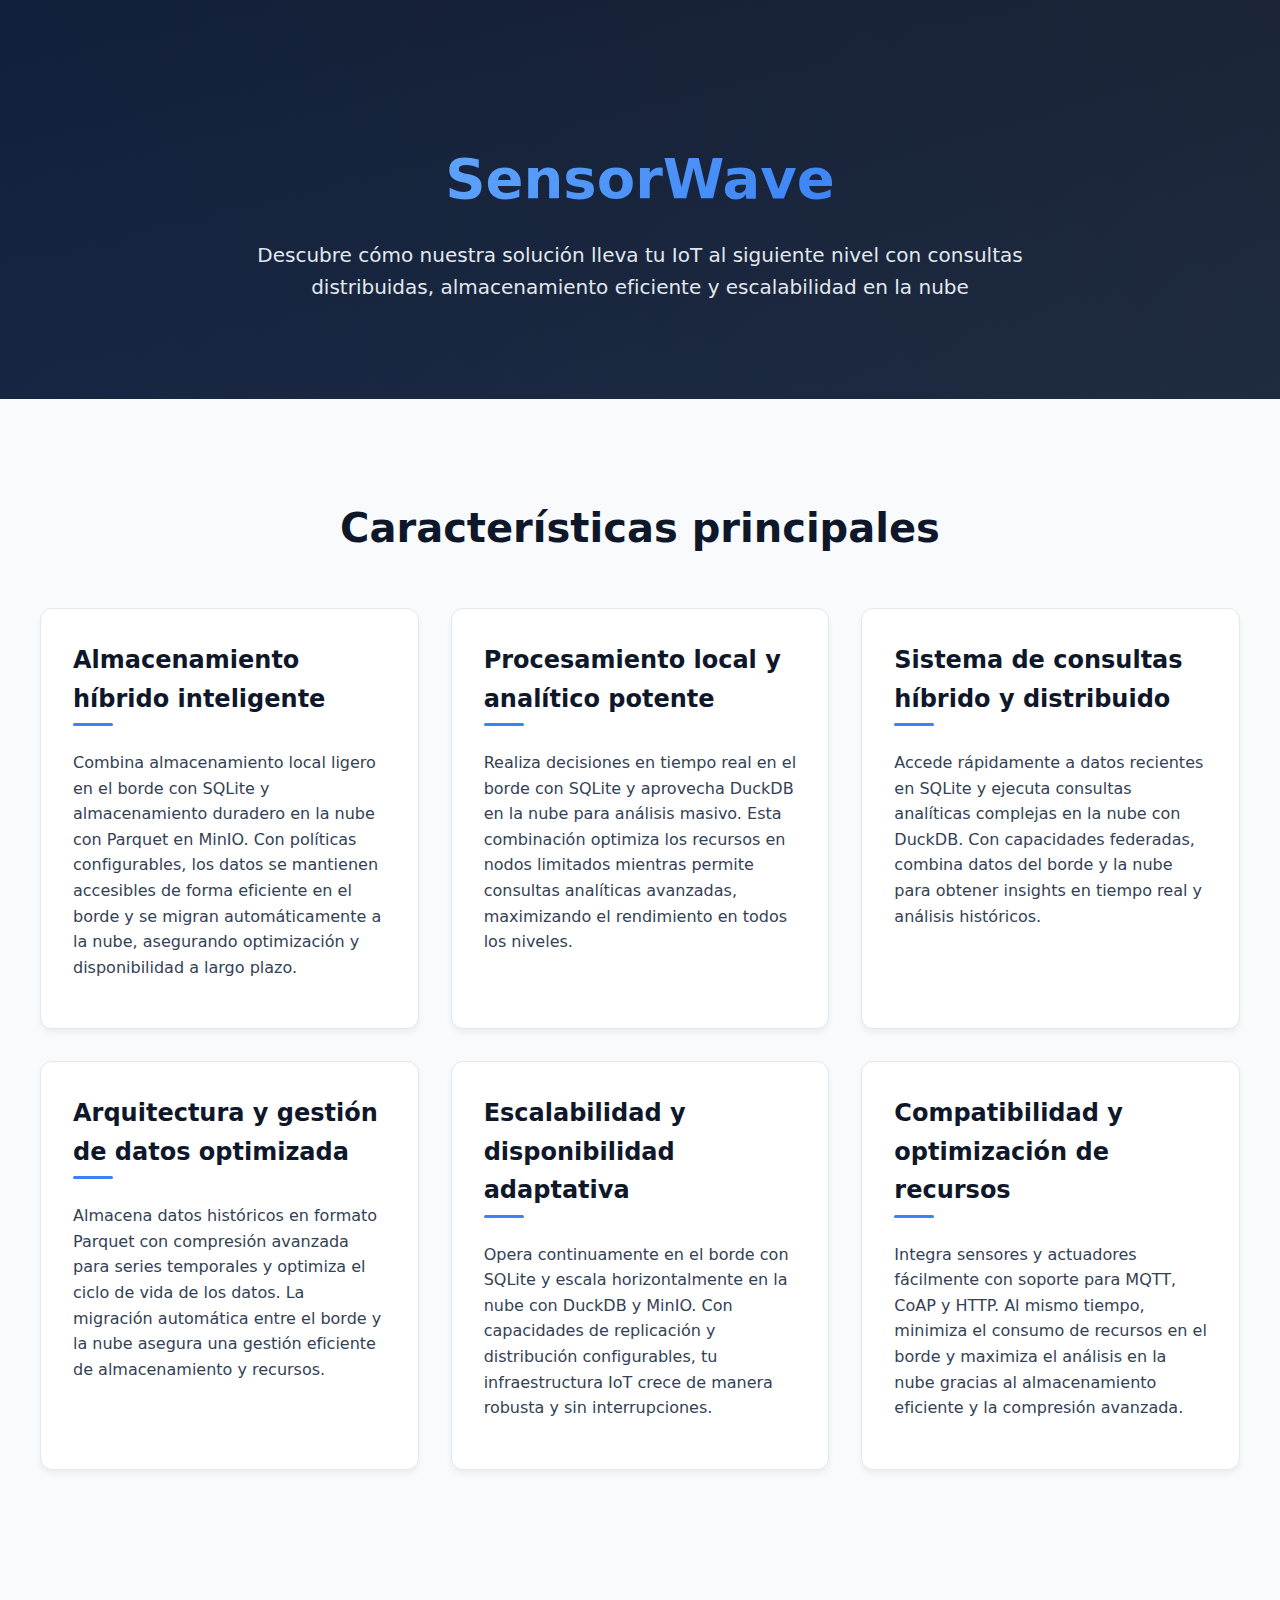
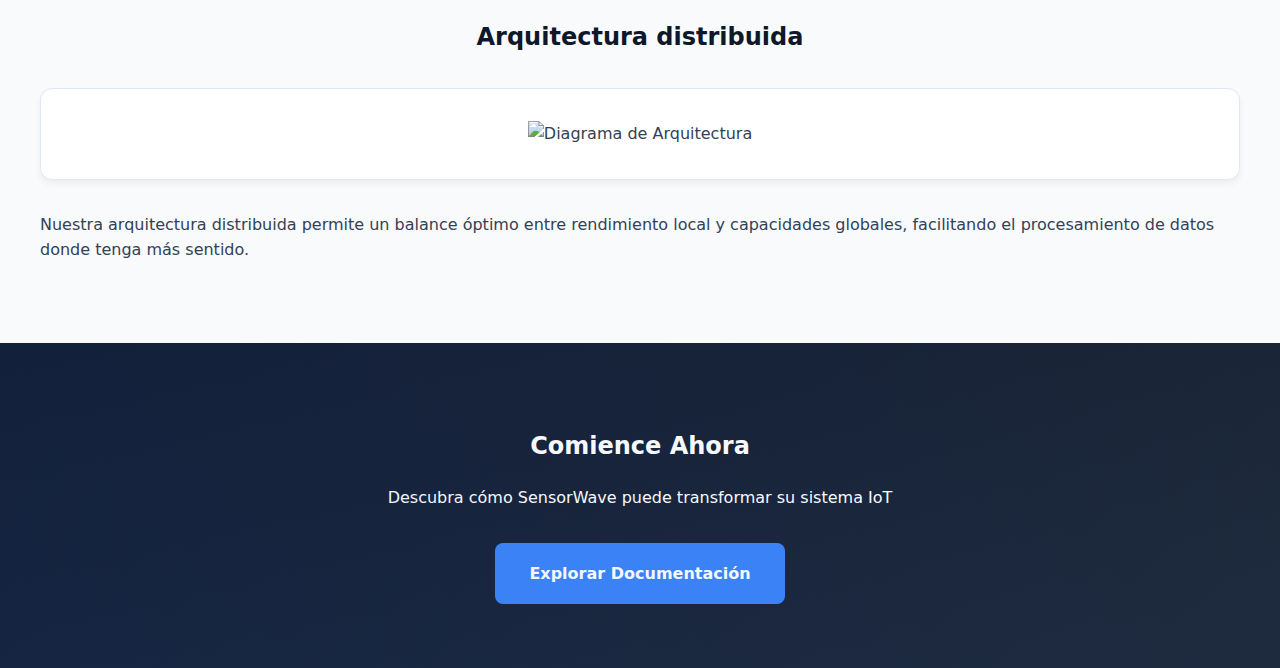
==== index.html @ e10ded32 "archivo html" ====
<!DOCTYPE html>
<html lang="es">
<head>
    <meta charset="UTF-8">
    <meta name="viewport" content="width=device-width, initial-scale=1.0">
    <title>SensorWave - Base de Datos Distribuida</title>
    <style>
        :root {
            --primary-color: #0f172a;
            --secondary-color: #1e293b;
            --accent-color: #3b82f6;
            --text-color: #334155;
            --light-bg: #f8fafc;
            --card-bg: #ffffff;
            --border-color: #e2e8f0;
        }
        
        body {
            font-family: system-ui, -apple-system, sans-serif;
            margin: 0;
            padding: 0;
            color: var(--text-color);
            line-height: 1.6;
            background-color: var(--light-bg);
        }

        .hero {
            background: linear-gradient(135deg, var(--primary-color), var(--secondary-color));
            color: white;
            padding: 6rem 2rem;
            text-align: center;
            position: relative;
            overflow: hidden;
        }

        .hero::before {
            content: '';
            position: absolute;
            top: 0;
            left: 0;
            right: 0;
            bottom: 0;
            background: linear-gradient(45deg, rgba(59, 130, 246, 0.1) 0%, transparent 100%);
            z-index: 1;
        }

        .hero-content {
            position: relative;
            z-index: 2;
        }

        .hero h1 {
            font-size: 3.5rem;
            margin-bottom: 1rem;
            background: linear-gradient(135deg, #60a5fa, #3b82f6);
            -webkit-background-clip: text;
            -webkit-text-fill-color: transparent;
            display: inline-block;
        }

        .hero p {
            font-size: 1.25rem;
            max-width: 800px;
            margin: 0 auto;
            color: #e2e8f0;
        }

        .features {
            padding: 4rem 2rem;
            background: var(--light-bg);
        }

        .features-grid {
            display: grid;
            grid-template-columns: repeat(auto-fit, minmax(300px, 1fr));
            gap: 2rem;
            max-width: 1200px;
            margin: 0 auto;
        }

        .feature-card {
            background: var(--card-bg);
            padding: 2rem;
            border-radius: 12px;
            box-shadow: 0 4px 6px rgba(0, 0, 0, 0.05);
            border: 1px solid var(--border-color);
            transition: transform 0.2s ease, box-shadow 0.2s ease;
        }

        .feature-card:hover {
            transform: translateY(-4px);
            box-shadow: 0 8px 12px rgba(0, 0, 0, 0.1);
        }

        .feature-card h3 {
            color: var(--primary-color);
            margin-top: 0;
            font-size: 1.5rem;
            position: relative;
            padding-bottom: 0.5rem;
        }

        .feature-card h3::after {
            content: '';
            position: absolute;
            bottom: 0;
            left: 0;
            width: 40px;
            height: 3px;
            background: var(--accent-color);
            border-radius: 2px;
        }

        .architecture {
            padding: 4rem 2rem;
            max-width: 1200px;
            margin: 0 auto;
        }

        .architecture h2 {
            color: var(--primary-color);
            text-align: center;
            margin-bottom: 2rem;
        }

        .diagram {
            background: var(--card-bg);
            padding: 2rem;
            border-radius: 12px;
            margin: 2rem 0;
            text-align: center;
            border: 1px solid var(--border-color);
            box-shadow: 0 4px 6px rgba(0, 0, 0, 0.05);
        }

        .cta {
            background: linear-gradient(135deg, var(--primary-color), var(--secondary-color));
            color: white;
            padding: 4rem 2rem;
            text-align: center;
            position: relative;
        }

        .cta::before {
            content: '';
            position: absolute;
            top: 0;
            left: 0;
            right: 0;
            bottom: 0;
            background: linear-gradient(45deg, rgba(59, 130, 246, 0.1) 0%, transparent 100%);
        }

        .button {
            display: inline-block;
            background: var(--accent-color);
            color: white;
            padding: 1rem 2rem;
            border-radius: 8px;
            text-decoration: none;
            font-weight: bold;
            margin-top: 1rem;
            transition: all 0.2s ease;
            border: 2px solid transparent;
        }

        .button:hover {
            background: transparent;
            border-color: var(--accent-color);
            transform: translateY(-2px);
        }

        .section-title {
            text-align: center;
            color: var(--primary-color);
            font-size: 2.5rem;
            margin-bottom: 3rem;
        }

        @media (max-width: 768px) {
            .hero h1 {
                font-size: 2.5rem;
            }
            
            .features-grid {
                grid-template-columns: 1fr;
            }
            
            .section-title {
                font-size: 2rem;
            }
        }
    </style>
</head>
<body>
    <section class="hero">
        <div class="hero-content">
            <h1>SensorWave</h1>
            <p>
                Descubre cómo nuestra solución lleva tu IoT al siguiente nivel con consultas distribuidas, almacenamiento eficiente y escalabilidad en la nube
            </p>
        </div>
    </section>

    <section class="features">
        <h2 class="section-title">Características principales</h2>
        <div class="features-grid">

            <div class="feature-card">
                <h3>Almacenamiento híbrido inteligente</h3>
                <p>Combina almacenamiento local ligero en el borde con SQLite y almacenamiento duradero en la nube con Parquet en MinIO. Con políticas configurables, los datos se mantienen accesibles de forma eficiente en el borde y se migran automáticamente a la nube, asegurando optimización y disponibilidad a largo plazo.</p>
            </div>
            
            <div class="feature-card">
                <h3>Procesamiento local y analítico potente</h3>
                <p>Realiza decisiones en tiempo real en el borde con SQLite y aprovecha DuckDB en la nube para análisis masivo. Esta combinación optimiza los recursos en nodos limitados mientras permite consultas analíticas avanzadas, maximizando el rendimiento en todos los niveles.</p>
            </div>
            
            <div class="feature-card">
                <h3>Sistema de consultas híbrido y distribuido</h3>
                <p>Accede rápidamente a datos recientes en SQLite y ejecuta consultas analíticas complejas en la nube con DuckDB. Con capacidades federadas, combina datos del borde y la nube para obtener insights en tiempo real y análisis históricos.</p>
            </div>
            
            <div class="feature-card">
                <h3>Arquitectura y gestión de datos optimizada</h3>
                <p>Almacena datos históricos en formato Parquet con compresión avanzada para series temporales y optimiza el ciclo de vida de los datos. La migración automática entre el borde y la nube asegura una gestión eficiente de almacenamiento y recursos.</p>
            </div>
            
            <div class="feature-card">
                <h3>Escalabilidad y disponibilidad adaptativa</h3>
                <p>Opera continuamente en el borde con SQLite y escala horizontalmente en la nube con DuckDB y MinIO. Con capacidades de replicación y distribución configurables, tu infraestructura IoT crece de manera robusta y sin interrupciones.</p>
            </div>
            
            <div class="feature-card">
                <h3>Compatibilidad y optimización de recursos</h3>
                <p>Integra sensores y actuadores fácilmente con soporte para MQTT, CoAP y HTTP. Al mismo tiempo, minimiza el consumo de recursos en el borde y maximiza el análisis en la nube gracias al almacenamiento eficiente y la compresión avanzada.</p>
            </div>
        </div>
    </section>

    <section class="architecture">
        <h2>Arquitectura distribuida</h2>
        <div class="diagram">
            <img src="/api/placeholder/800/400" alt="Diagrama de Arquitectura" />
        </div>
        <p>Nuestra arquitectura distribuida permite un balance óptimo entre rendimiento local y capacidades globales, facilitando el procesamiento de datos donde tenga más sentido.</p>
    </section>

    <!--section class="features">
        <h2 class="section-title">Ventajas Técnicas</h2>
        <div class="features-grid">
            <div class="feature-card">
                <h3>Alto Rendimiento</h3>
                <p>Optimizado para consultas rápidas tanto en escenarios locales como distribuidos, con cache inteligente y estrategias de replicación.</p>
            </div>
            <div class="feature-card">
                <h3>Seguridad Robusta</h3>
                <p>Encriptación de datos en reposo y en tránsito, con políticas de acceso granulares y auditoría completa.</p>
            </div>
            <div class="feature-card">
                <h3>Fácil Integración</h3>
                <p>APIs REST y SQL estándar para una integración sencilla con sus aplicaciones existentes y herramientas de análisis.</p>
            </div>
        </div>
    </section-->

    <section class="cta">
        <h2>Comience Ahora</h2>
        <p>Descubra cómo SensorWave puede transformar su sistema IoT</p>
        <a href="/docs" class="button">Explorar Documentación</a>
    </section>
</body>
</html>
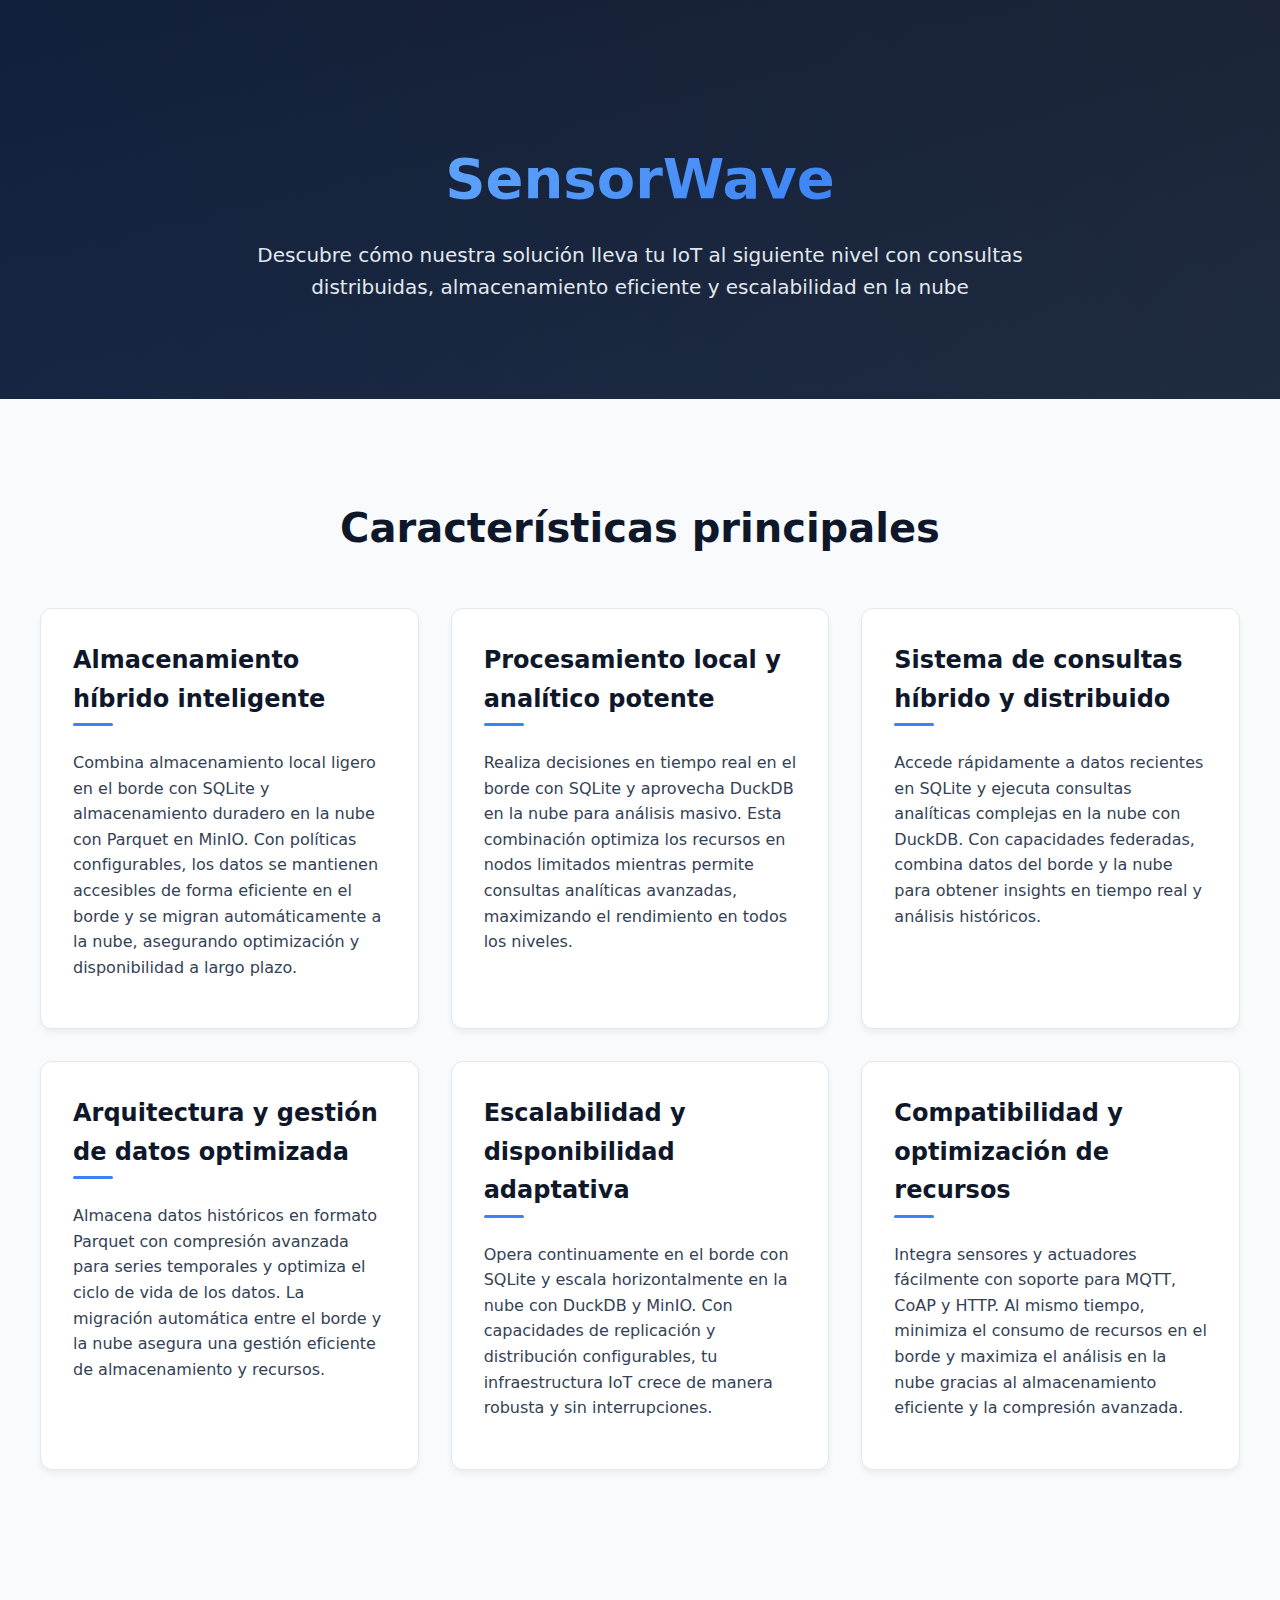
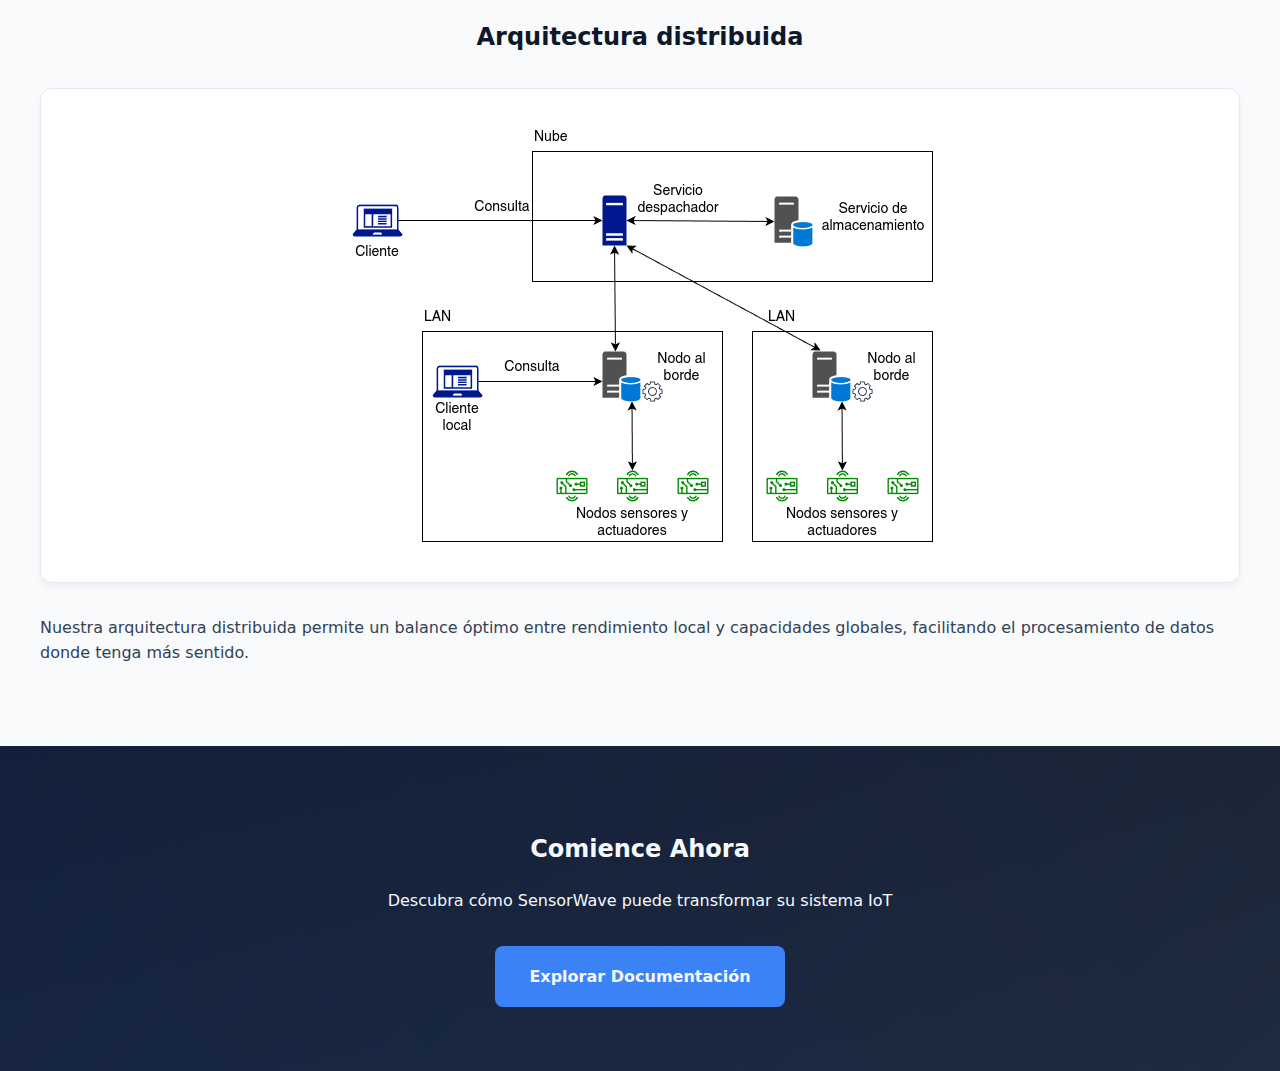
==== commit 790ca92c: "agregado arquitectura" ====
--- a/index.html
+++ b/index.html
@@ -241,7 +241,7 @@
     <section class="architecture">
         <h2>Arquitectura distribuida</h2>
         <div class="diagram">
-            <img src="/api/placeholder/800/400" alt="Diagrama de Arquitectura" />
+            <img src="arquitectura.png" alt="Diagrama de Arquitectura" />
         </div>
         <p>Nuestra arquitectura distribuida permite un balance óptimo entre rendimiento local y capacidades globales, facilitando el procesamiento de datos donde tenga más sentido.</p>
     </section>
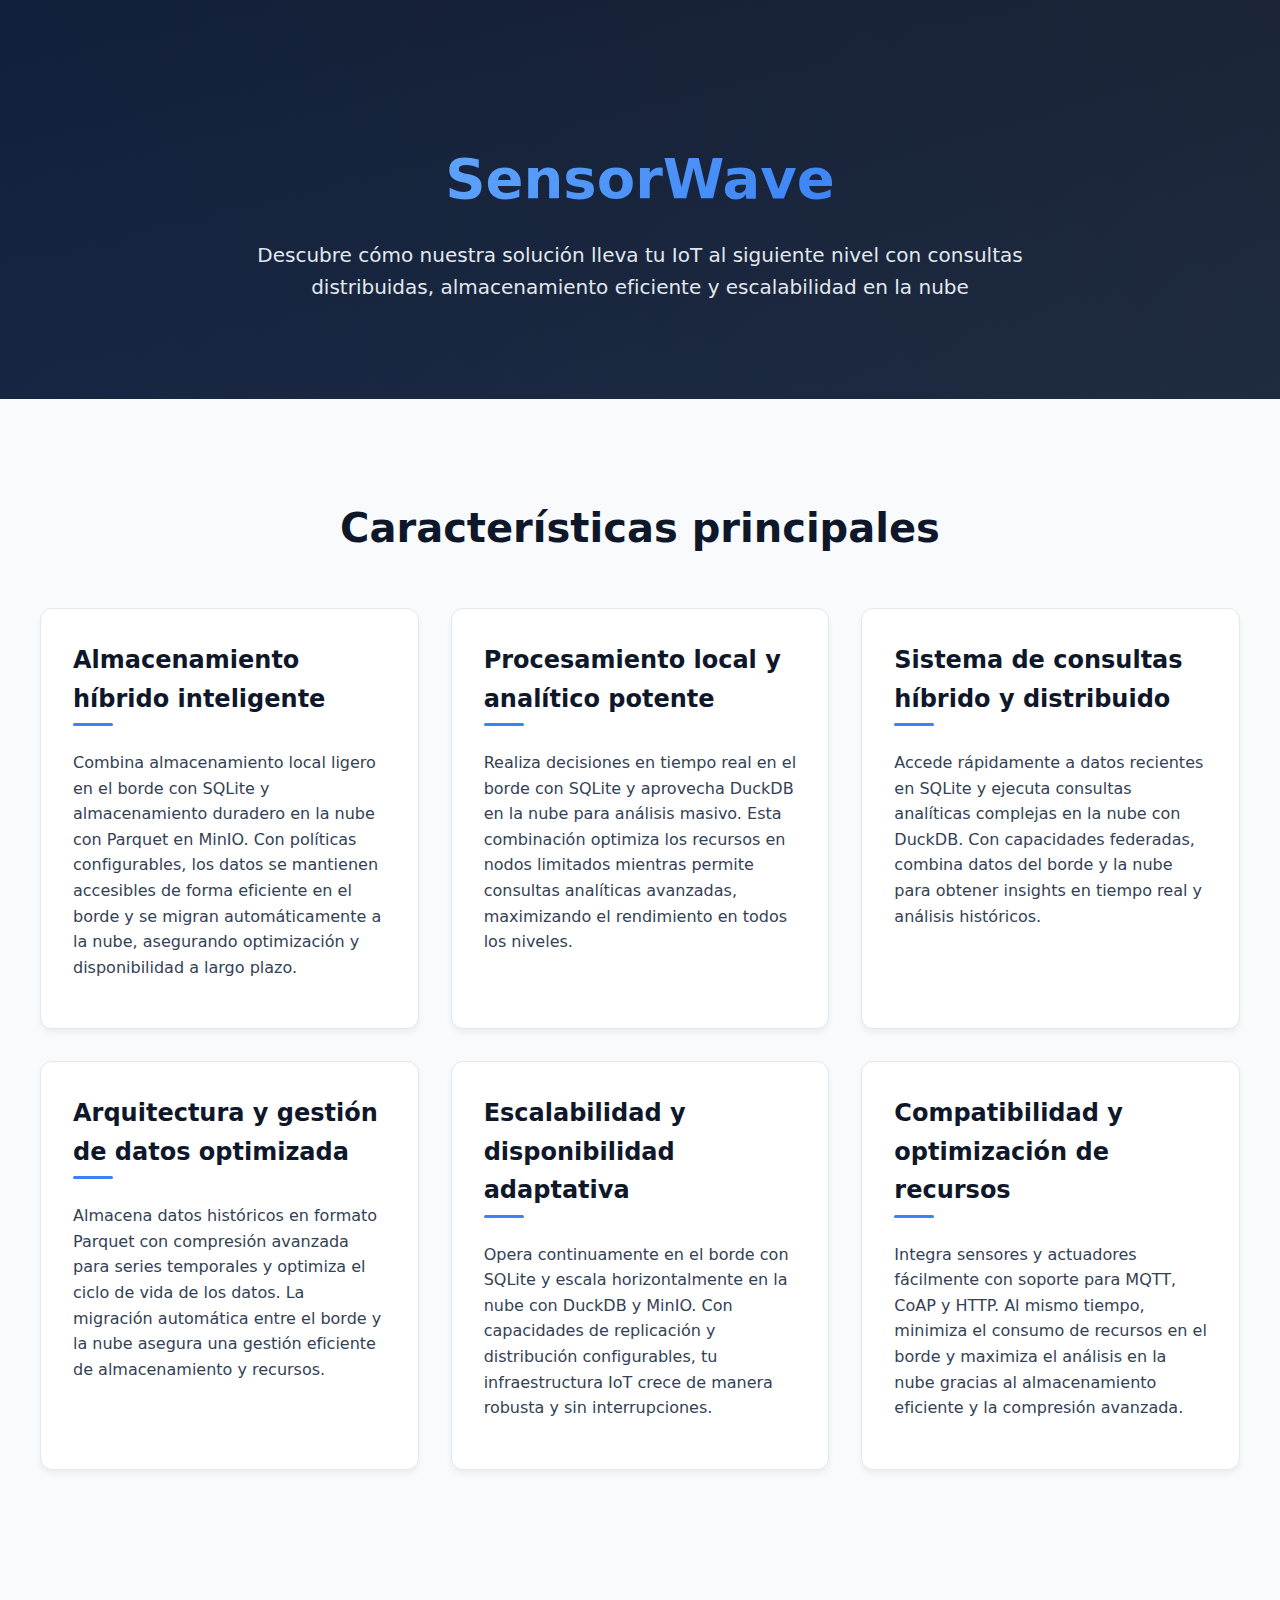
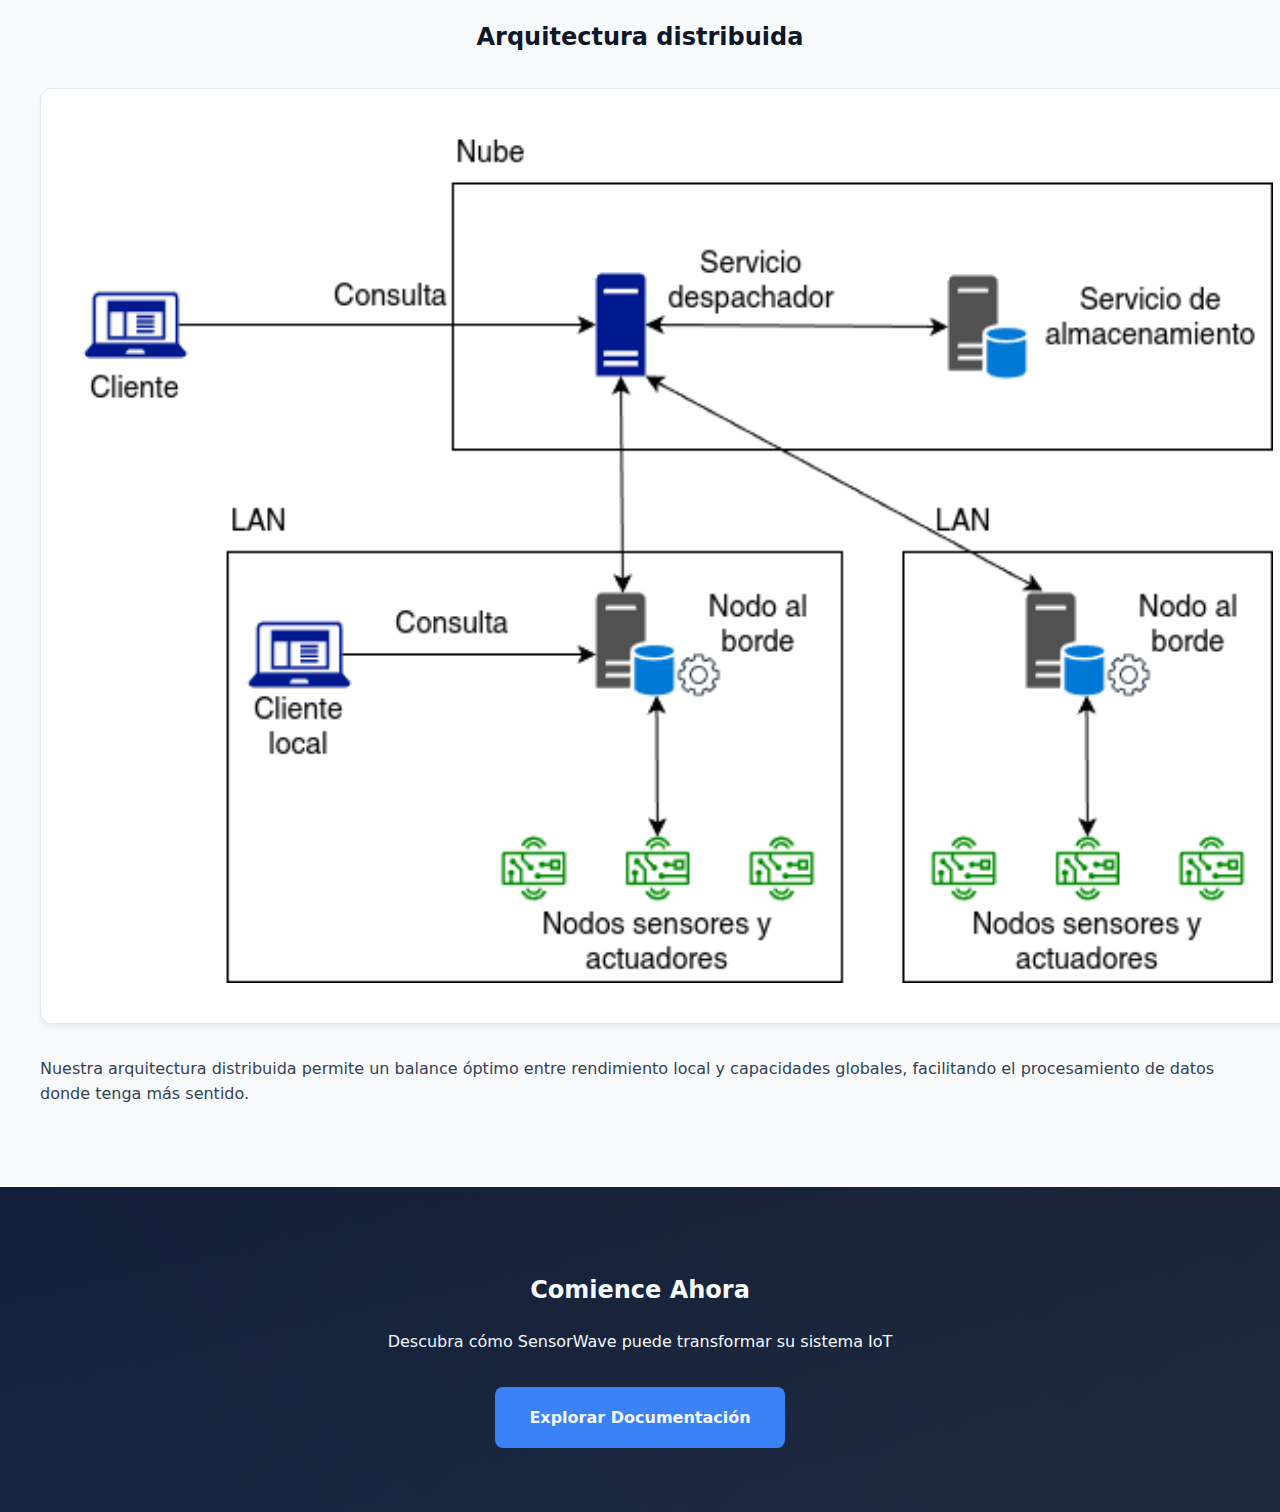
==== commit acf8ad61: "diagrama responsive" ====
--- a/index.html
+++ b/index.html
@@ -131,6 +131,7 @@
             text-align: center;
             border: 1px solid var(--border-color);
             box-shadow: 0 4px 6px rgba(0, 0, 0, 0.05);
+            width: 100%;
         }
 
         .cta {
@@ -241,7 +242,7 @@
     <section class="architecture">
         <h2>Arquitectura distribuida</h2>
         <div class="diagram">
-            <img src="arquitectura.png" alt="Diagrama de Arquitectura" />
+            <img src="arquitectura.png" alt="Diagrama de Arquitectura" width="100%"/>
         </div>
         <p>Nuestra arquitectura distribuida permite un balance óptimo entre rendimiento local y capacidades globales, facilitando el procesamiento de datos donde tenga más sentido.</p>
     </section>
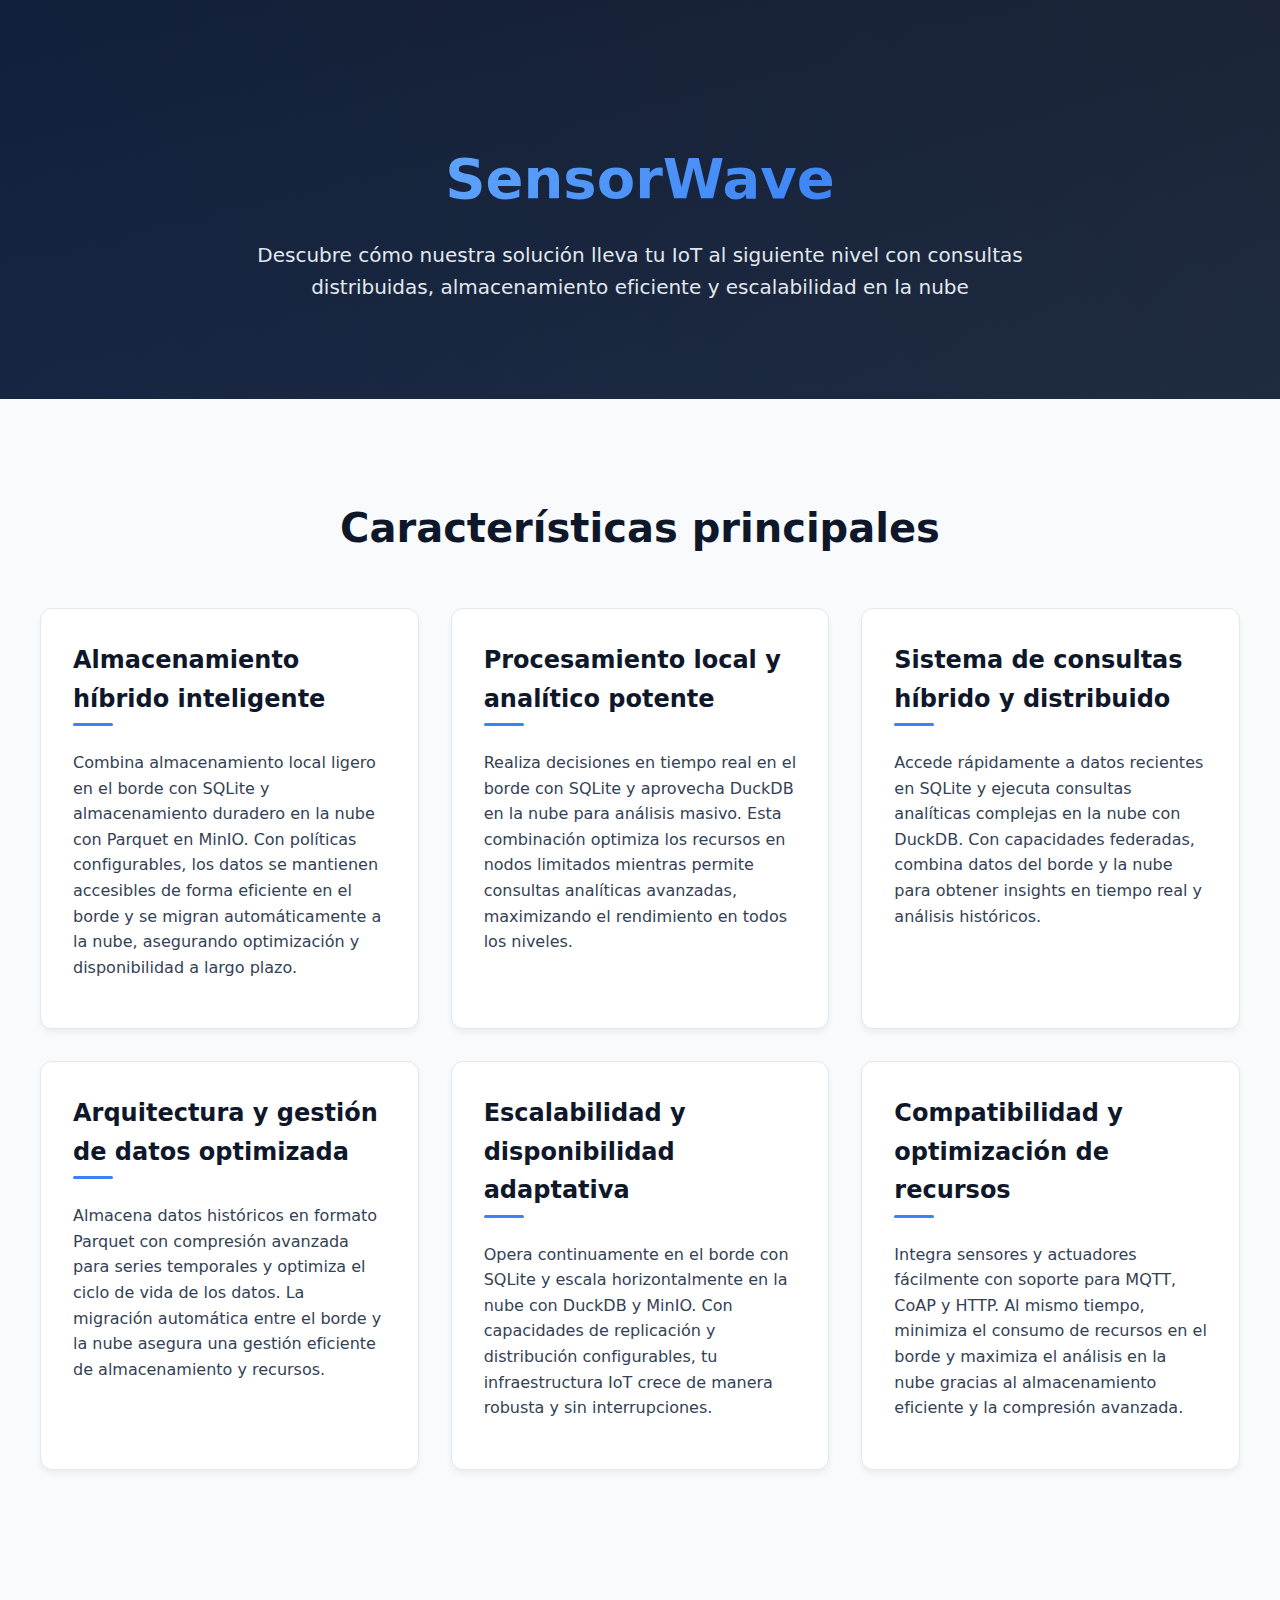
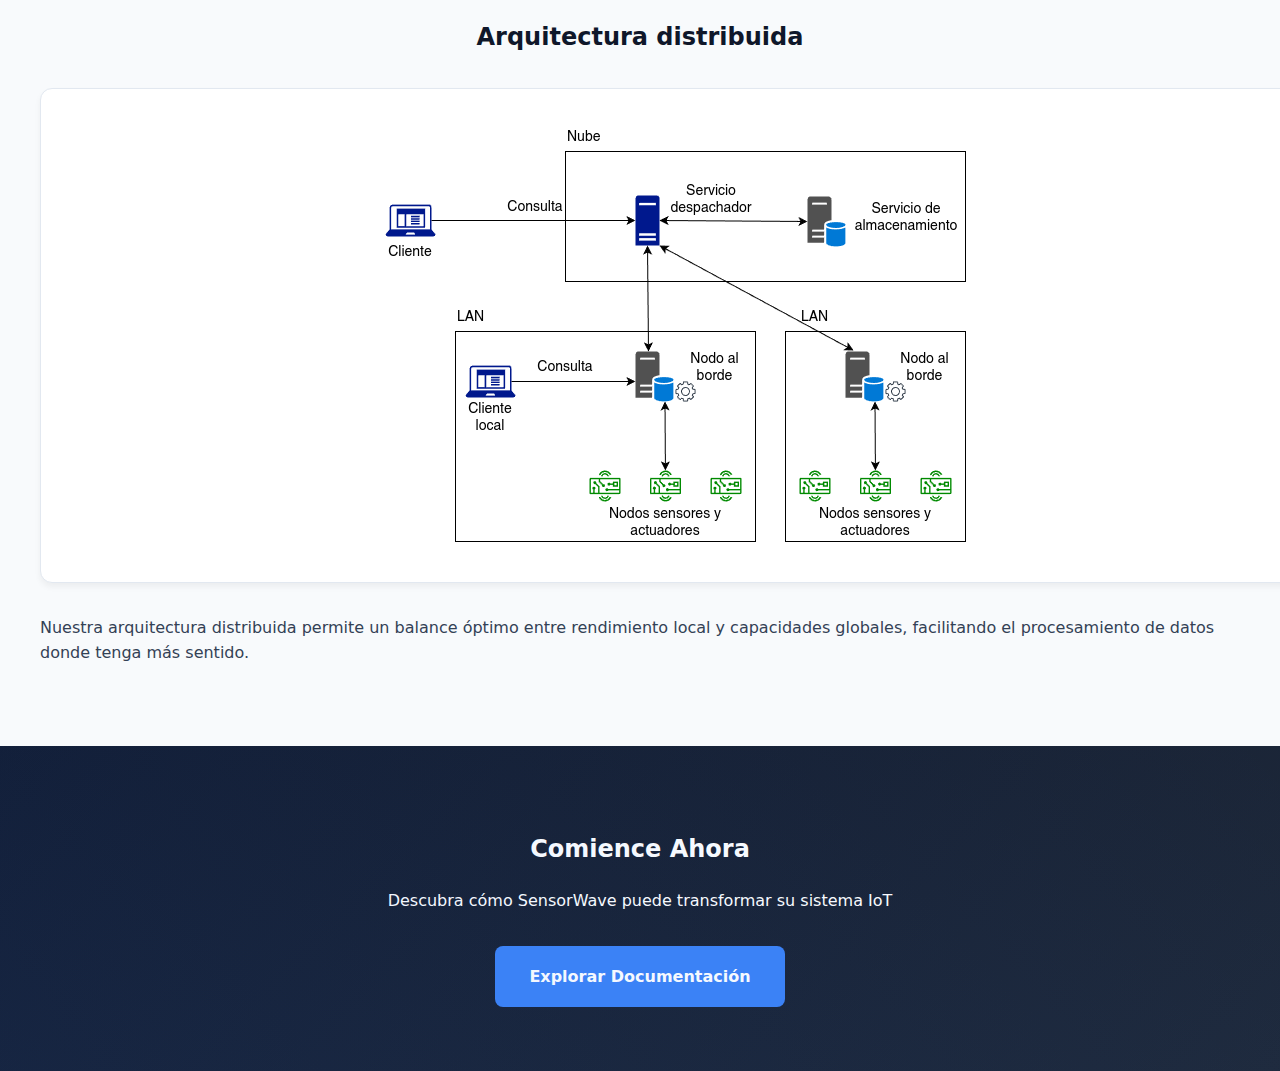
==== commit a9055940: "imagen responsive" ====
--- a/index.html
+++ b/index.html
@@ -242,7 +242,7 @@
     <section class="architecture">
         <h2>Arquitectura distribuida</h2>
         <div class="diagram">
-            <img src="arquitectura.png" alt="Diagrama de Arquitectura" width="100%"/>
+            <img src="arquitectura.png" alt="Diagrama de Arquitectura"/>
         </div>
         <p>Nuestra arquitectura distribuida permite un balance óptimo entre rendimiento local y capacidades globales, facilitando el procesamiento de datos donde tenga más sentido.</p>
     </section>
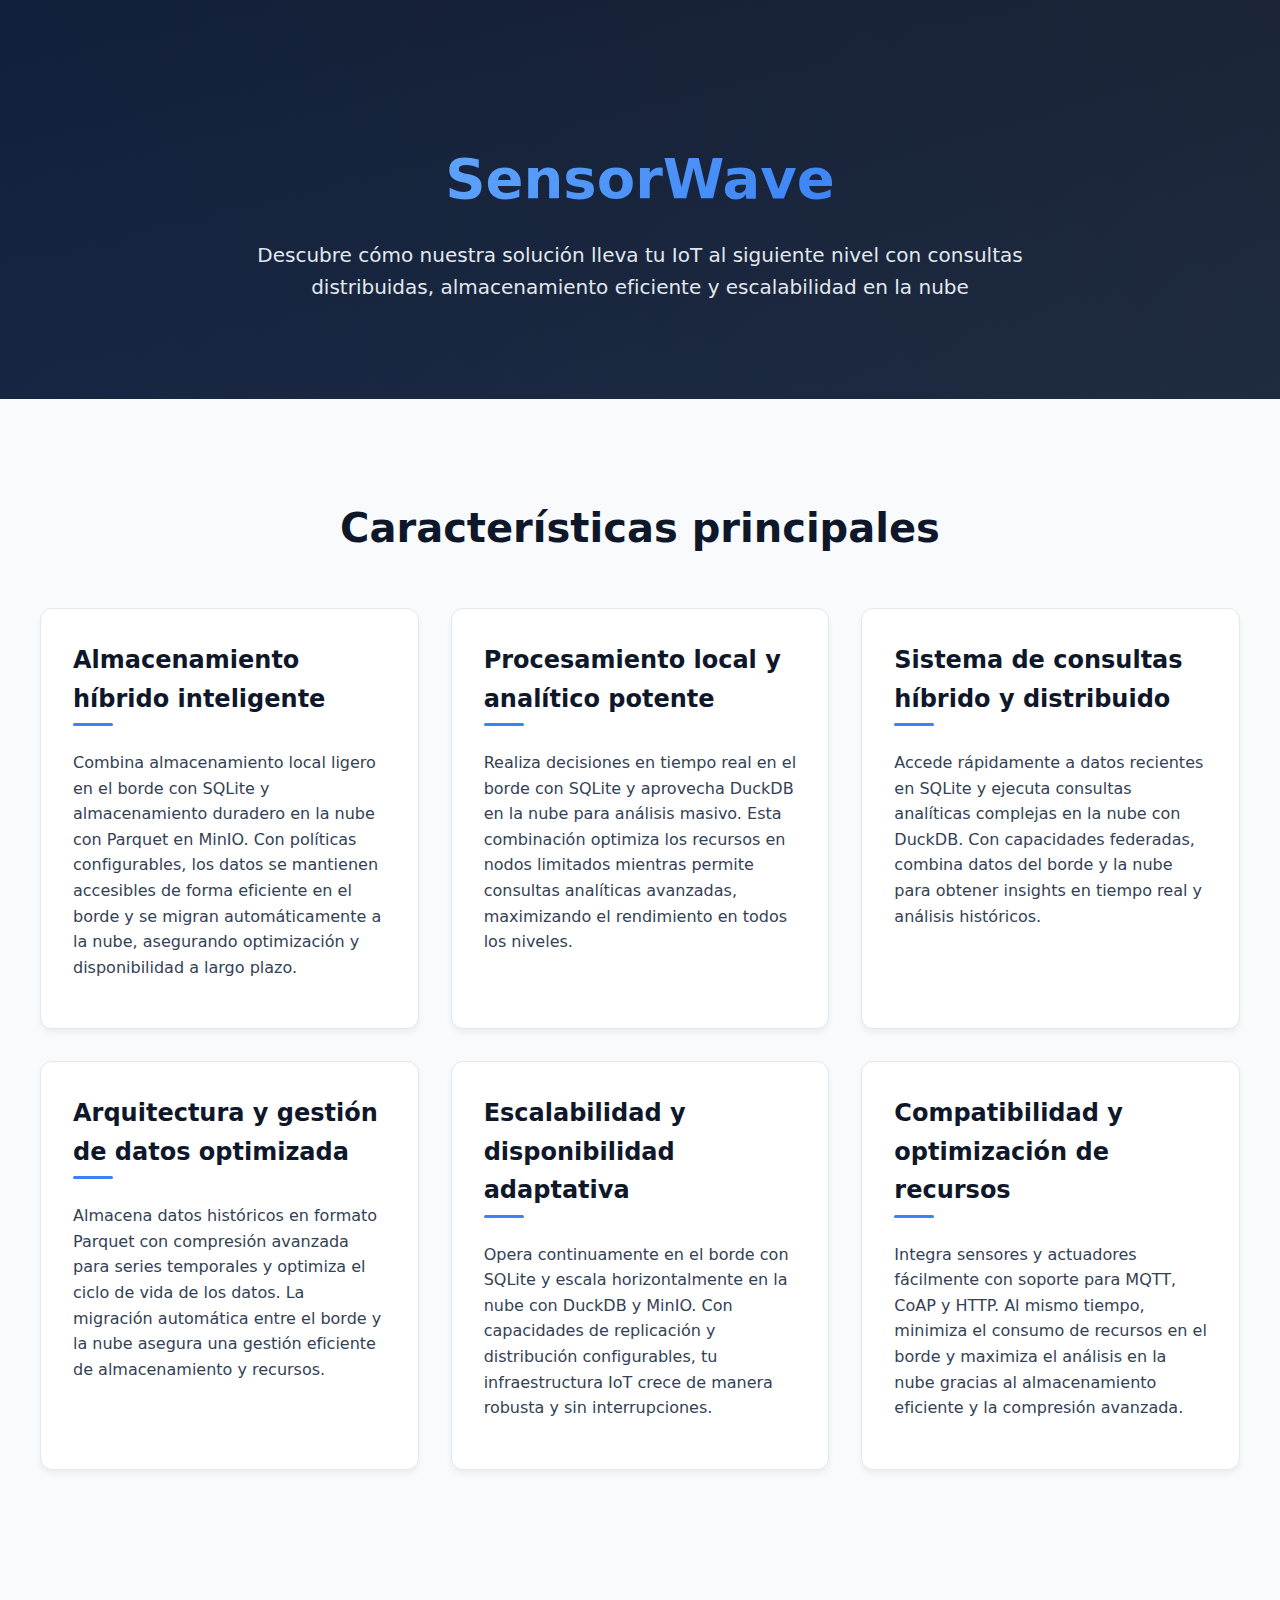
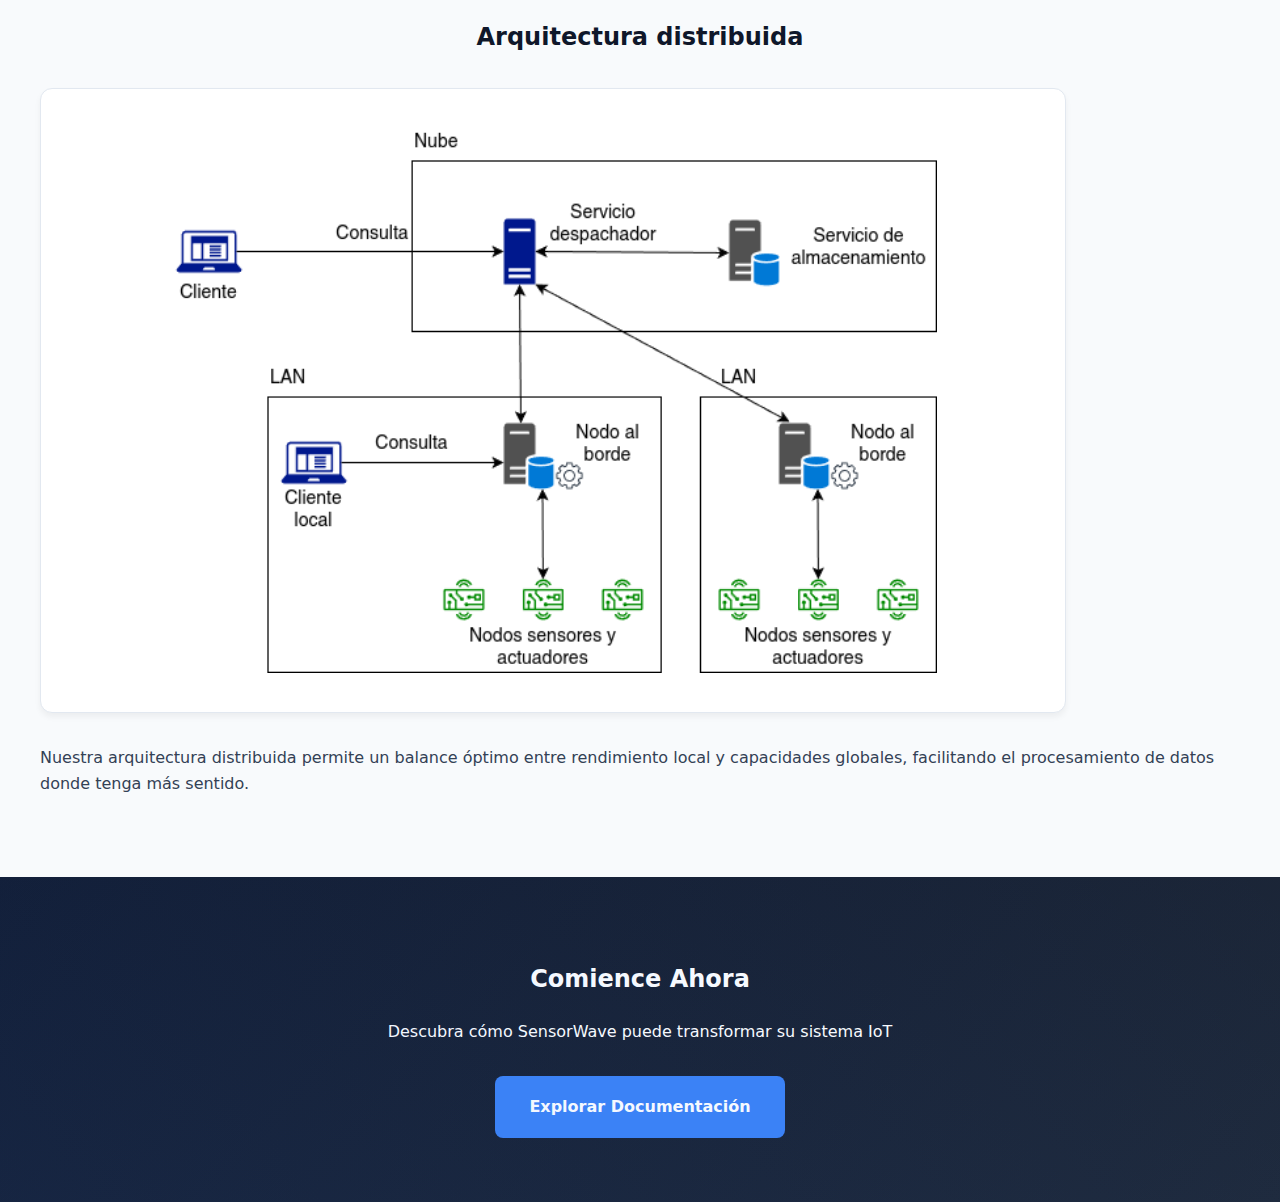
==== commit a0798bf9: "imagen responsive" ====
--- a/index.html
+++ b/index.html
@@ -131,7 +131,7 @@
             text-align: center;
             border: 1px solid var(--border-color);
             box-shadow: 0 4px 6px rgba(0, 0, 0, 0.05);
-            width: 100%;
+            width: 80%;
         }
 
         .cta {
@@ -242,7 +242,7 @@
     <section class="architecture">
         <h2>Arquitectura distribuida</h2>
         <div class="diagram">
-            <img src="arquitectura.png" alt="Diagrama de Arquitectura"/>
+            <img src="arquitectura.png" alt="Diagrama de Arquitectura" width="80%"/>
         </div>
         <p>Nuestra arquitectura distribuida permite un balance óptimo entre rendimiento local y capacidades globales, facilitando el procesamiento de datos donde tenga más sentido.</p>
     </section>
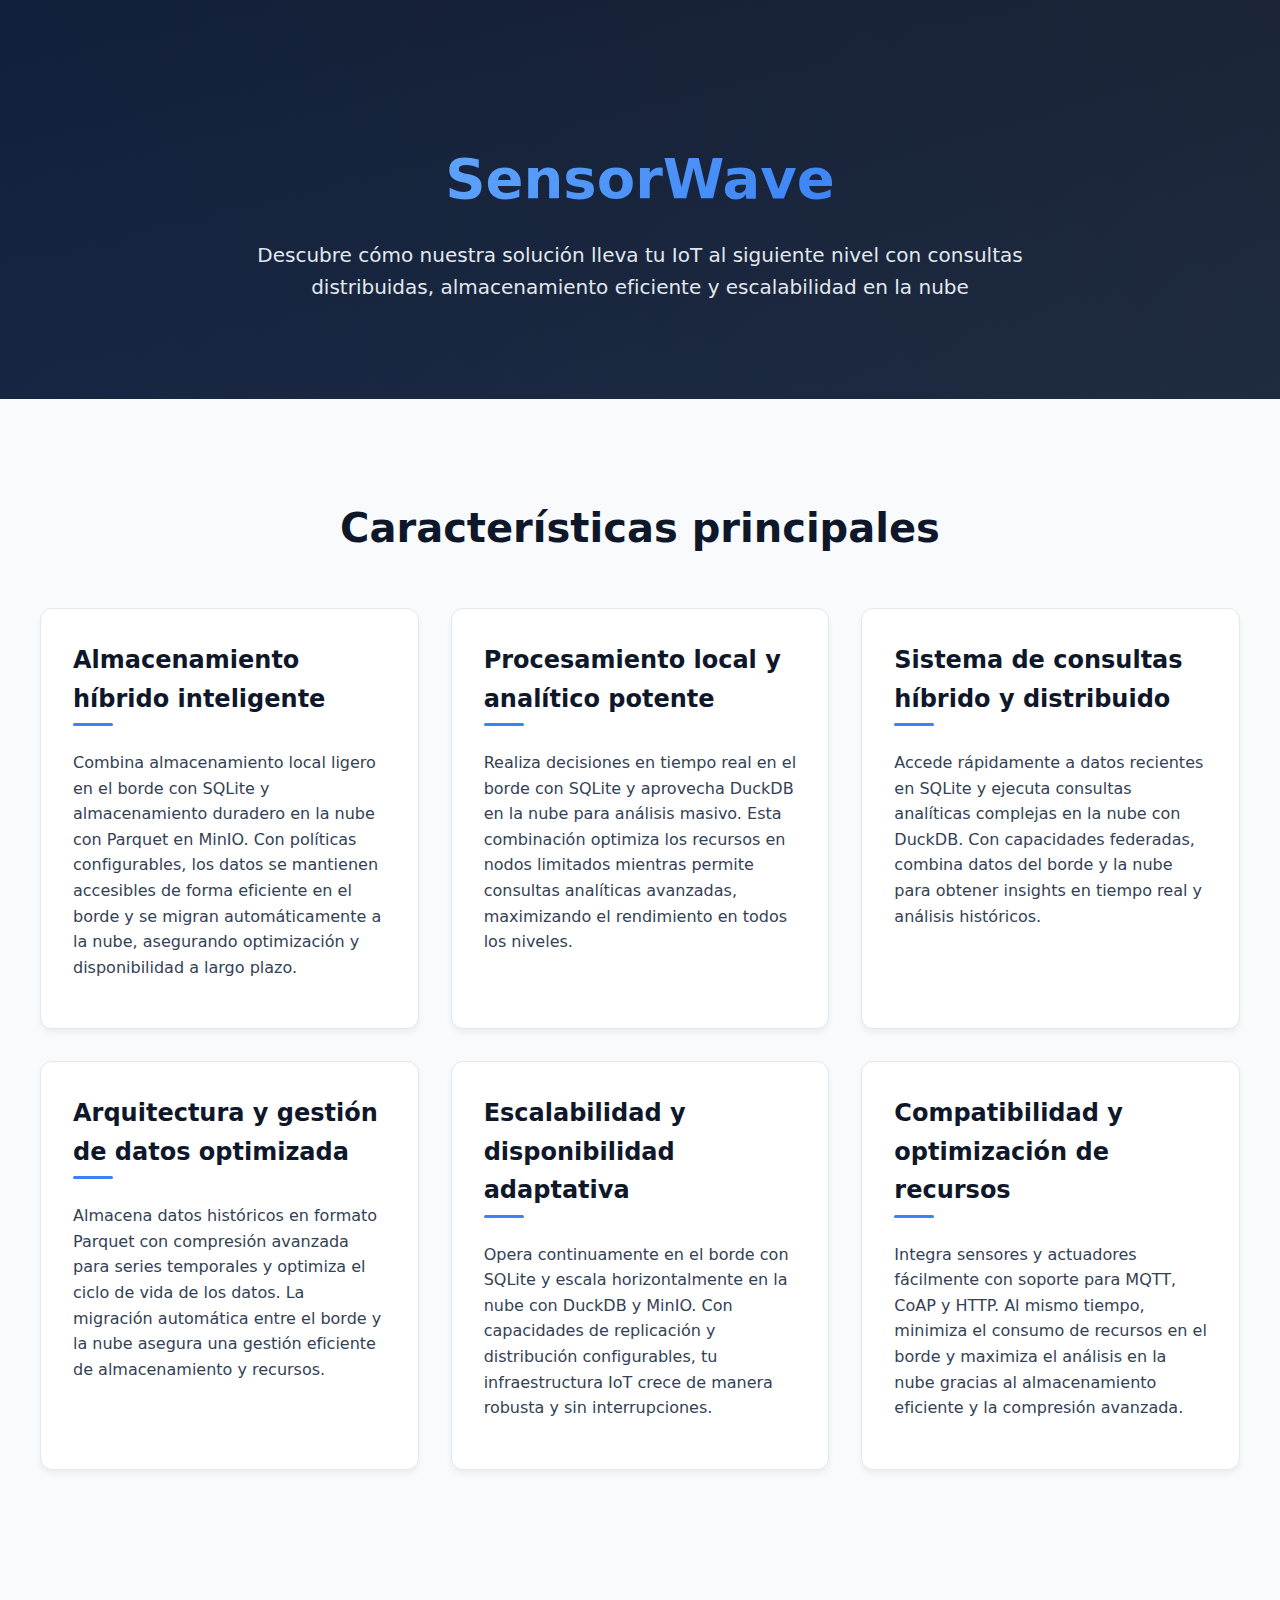
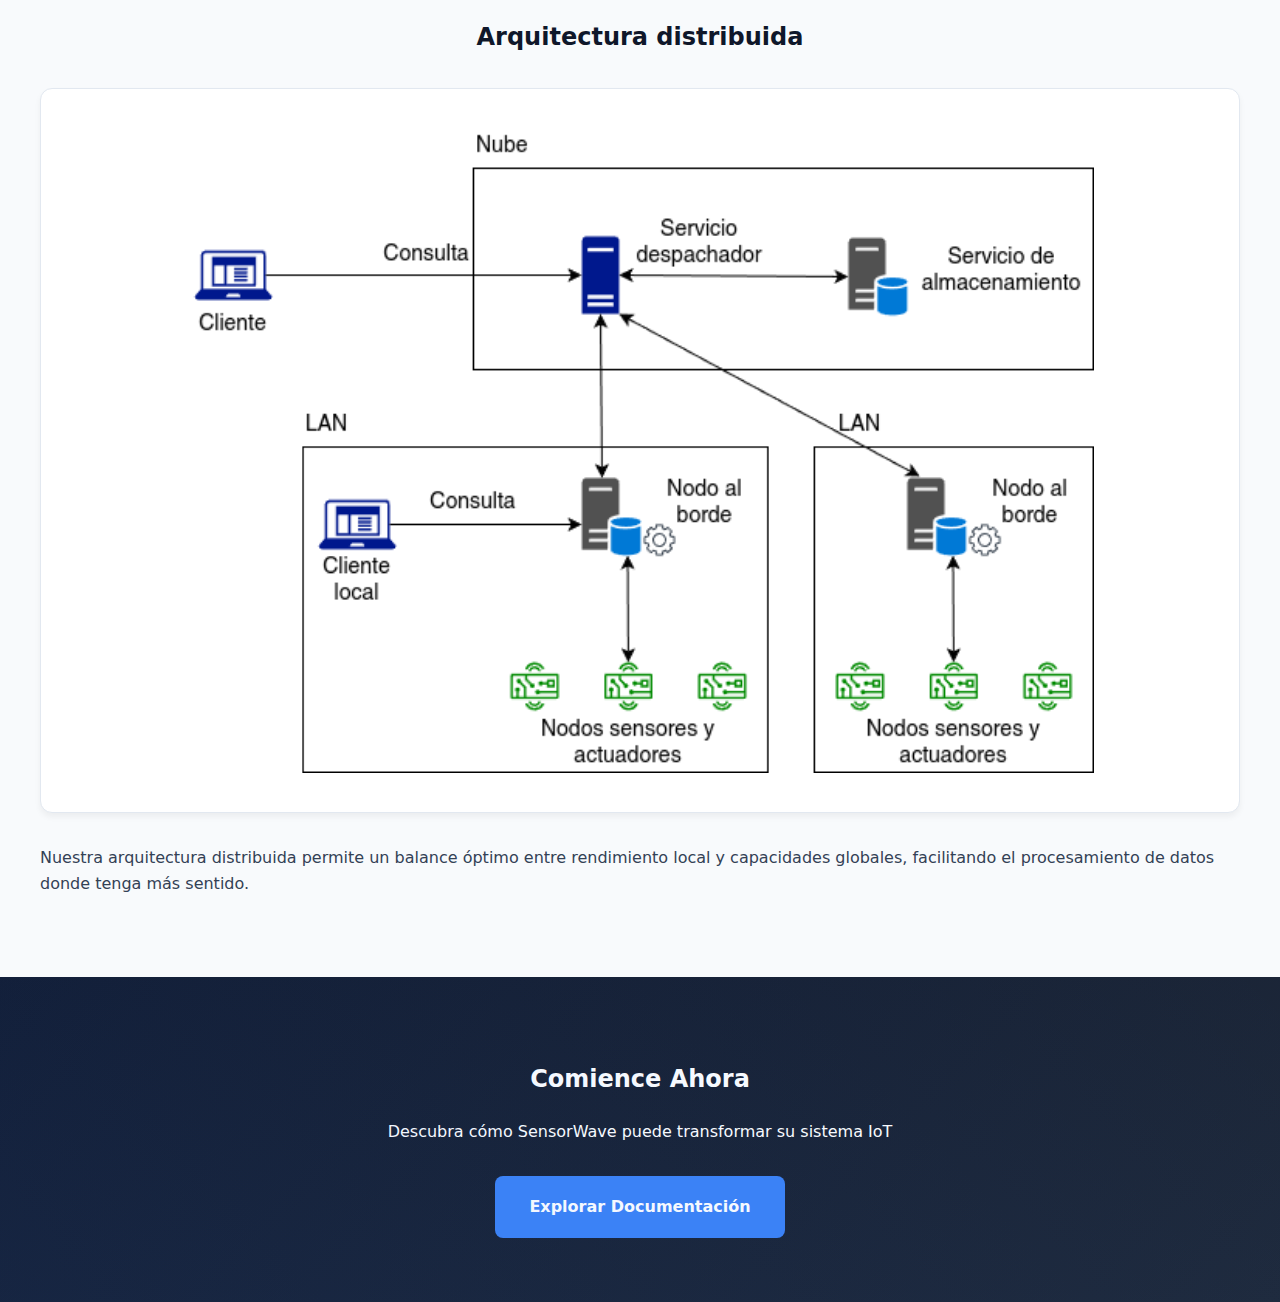
==== commit 0edb04e0: "imagen responsive" ====
--- a/index.html
+++ b/index.html
@@ -131,7 +131,6 @@
             text-align: center;
             border: 1px solid var(--border-color);
             box-shadow: 0 4px 6px rgba(0, 0, 0, 0.05);
-            width: 80%;
         }
 
         .cta {
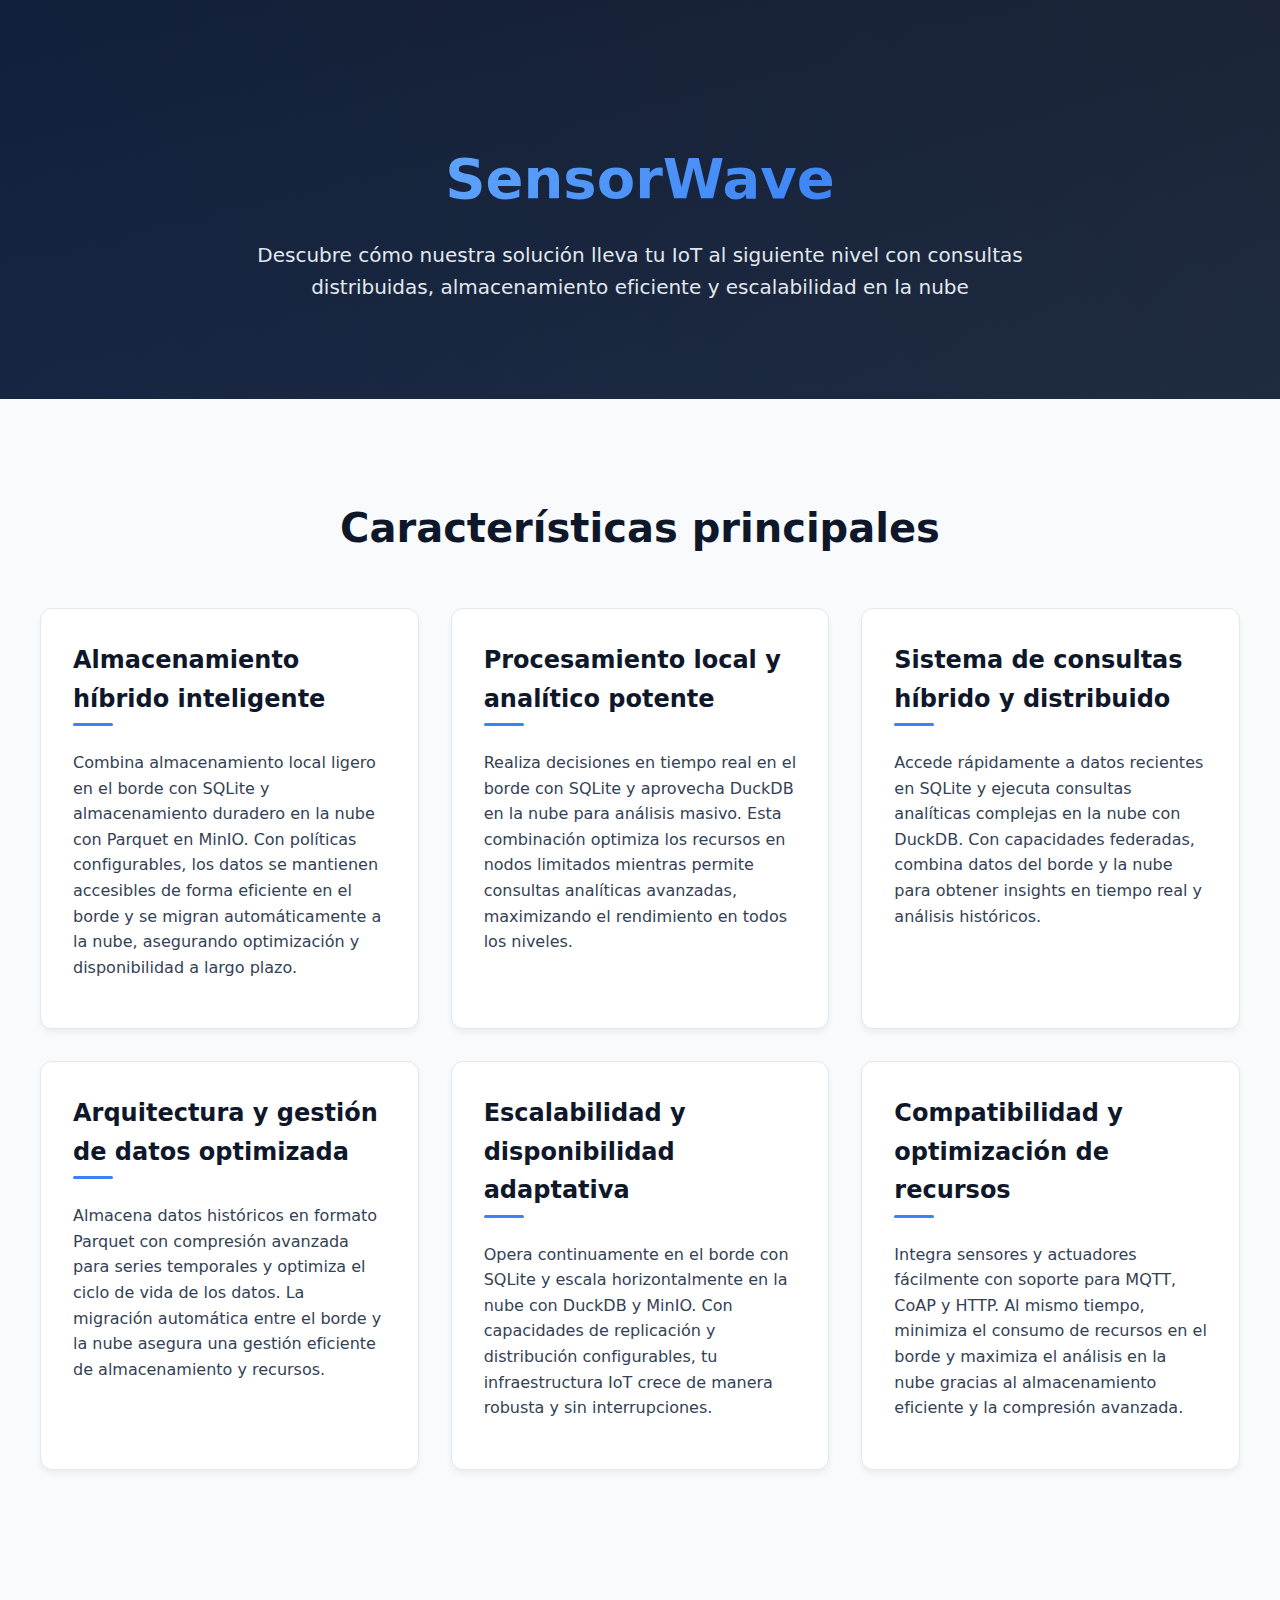
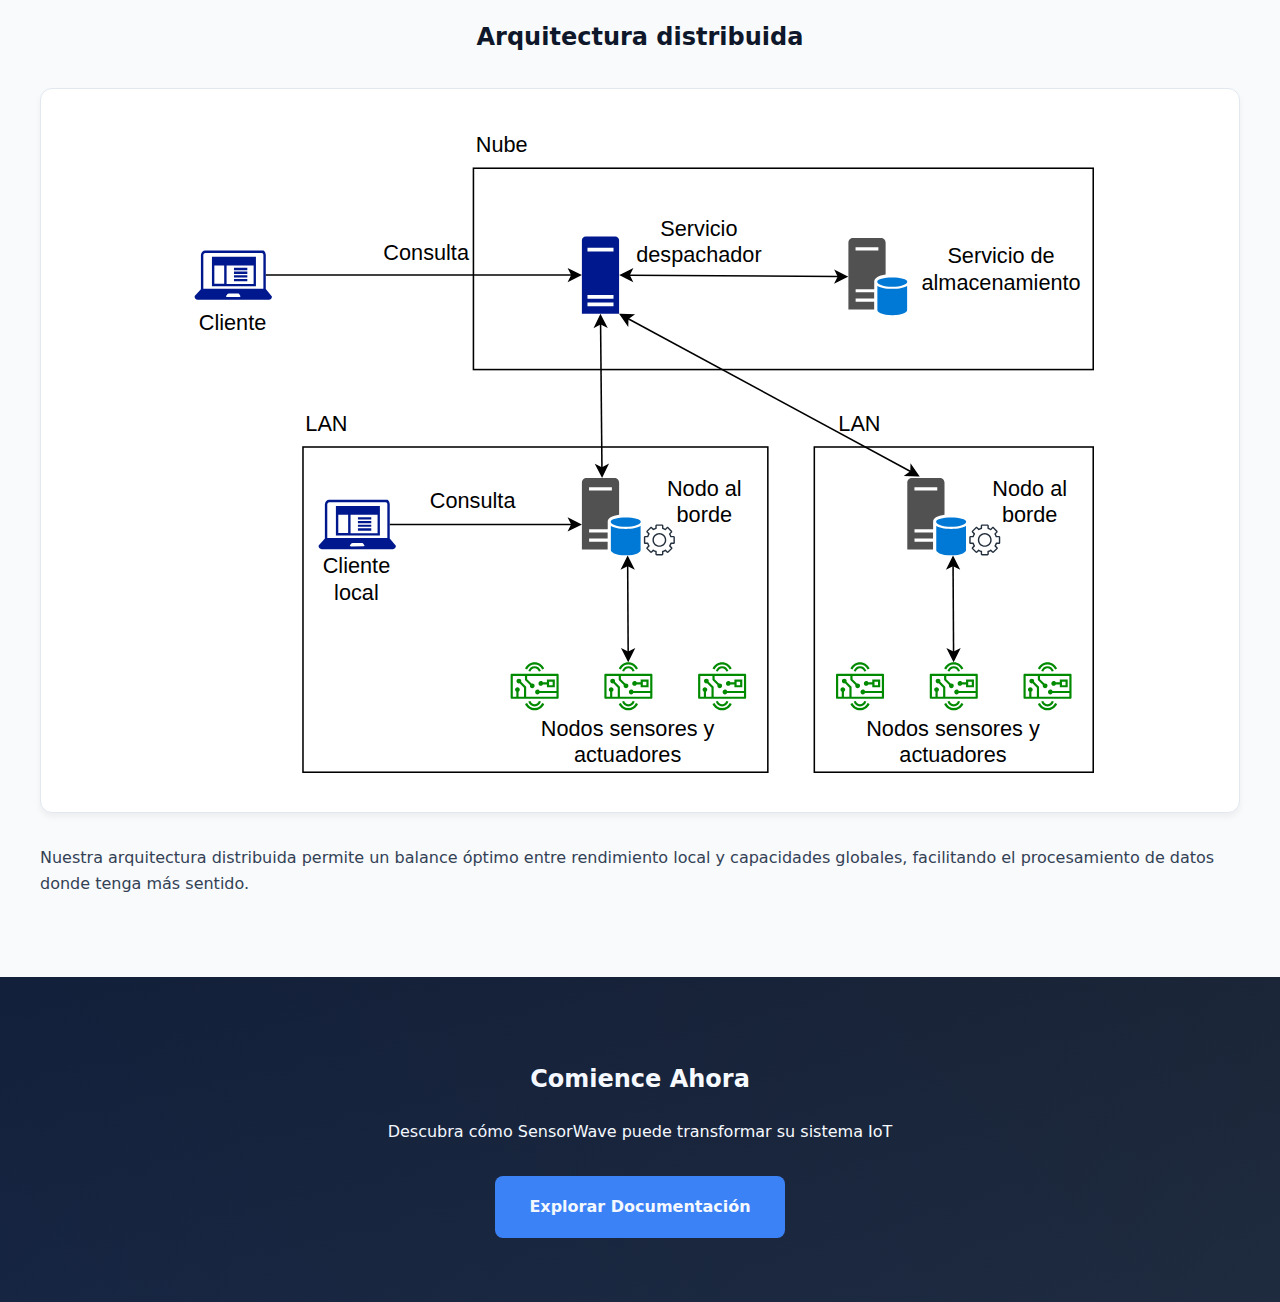
==== commit aaeb0a73: "cambio en archivo de arquutectura" ====
--- a/index.html
+++ b/index.html
@@ -131,6 +131,7 @@
             text-align: center;
             border: 1px solid var(--border-color);
             box-shadow: 0 4px 6px rgba(0, 0, 0, 0.05);
+            max-width: 100%;
         }
 
         .cta {
@@ -241,7 +242,7 @@
     <section class="architecture">
         <h2>Arquitectura distribuida</h2>
         <div class="diagram">
-            <img src="arquitectura.png" alt="Diagrama de Arquitectura" width="80%"/>
+            <img src="arquitectura.svg" alt="Diagrama de Arquitectura" width="80%"/>
         </div>
         <p>Nuestra arquitectura distribuida permite un balance óptimo entre rendimiento local y capacidades globales, facilitando el procesamiento de datos donde tenga más sentido.</p>
     </section>
